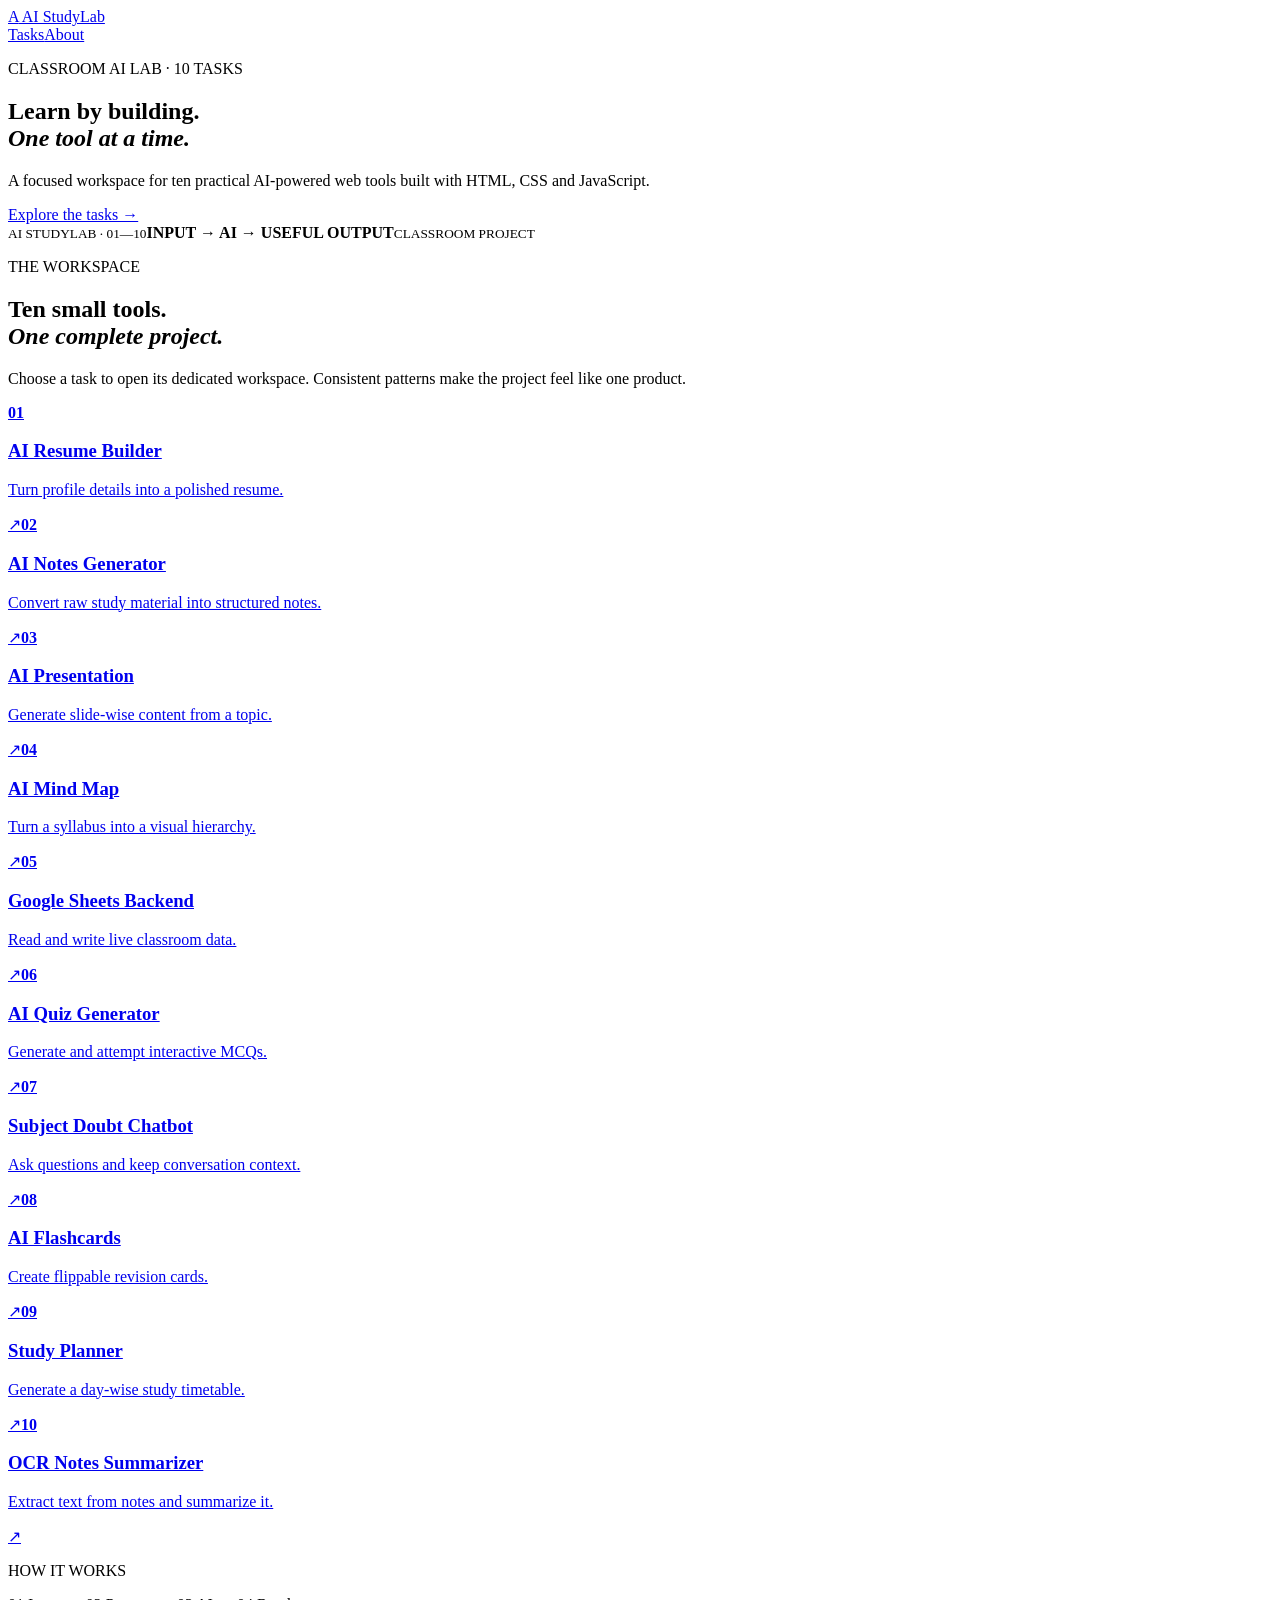
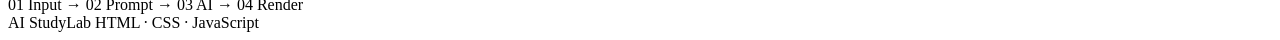
==== index.html @ 886786c5 "Create professional AI StudyLab home page" ====
<!doctype html><html lang="en"><head><meta charset="UTF-8"><meta name="viewport" content="width=device-width,initial-scale=1"><title>AI StudyLab</title><link rel="stylesheet" href="css/global.css"></head><body><header class="site-header"><a class="brand" href="index.html"><span class="brand-mark">A</span> AI StudyLab</a><nav><a href="#tasks">Tasks</a><a href="#about">About</a></nav></header><main><section class="hero wrap"><div><p class="eyebrow">CLASSROOM AI LAB · 10 TASKS</p><h1>Learn by building.<br><em>One tool at a time.</em></h1><p class="lead">A focused workspace for ten practical AI-powered web tools built with HTML, CSS and JavaScript.</p><a class="btn" href="#tasks">Explore the tasks →</a></div><div class="note-card"><small>AI STUDYLAB · 01—10</small><strong>INPUT → AI → USEFUL OUTPUT</strong><small>CLASSROOM PROJECT</small></div></section><section id="tasks" class="wrap tasks"><div class="heading"><div><p class="eyebrow">THE WORKSPACE</p><h2>Ten small tools.<br><em>One complete project.</em></h2></div><p class="muted">Choose a task to open its dedicated workspace. Consistent patterns make the project feel like one product.</p></div><div class="grid"><a class="card" href="pages/task-1.html"><b>01</b><h3>AI Resume Builder</h3><p>Turn profile details into a polished resume.</p><span>↗</span></a><a class="card" href="pages/task-2.html"><b>02</b><h3>AI Notes Generator</h3><p>Convert raw study material into structured notes.</p><span>↗</span></a><a class="card" href="pages/task-3.html"><b>03</b><h3>AI Presentation</h3><p>Generate slide-wise content from a topic.</p><span>↗</span></a><a class="card" href="pages/task-4.html"><b>04</b><h3>AI Mind Map</h3><p>Turn a syllabus into a visual hierarchy.</p><span>↗</span></a><a class="card" href="pages/task-5.html"><b>05</b><h3>Google Sheets Backend</h3><p>Read and write live classroom data.</p><span>↗</span></a><a class="card" href="pages/task-6.html"><b>06</b><h3>AI Quiz Generator</h3><p>Generate and attempt interactive MCQs.</p><span>↗</span></a><a class="card" href="pages/task-7.html"><b>07</b><h3>Subject Doubt Chatbot</h3><p>Ask questions and keep conversation context.</p><span>↗</span></a><a class="card" href="pages/task-8.html"><b>08</b><h3>AI Flashcards</h3><p>Create flippable revision cards.</p><span>↗</span></a><a class="card" href="pages/task-9.html"><b>09</b><h3>Study Planner</h3><p>Generate a day-wise study timetable.</p><span>↗</span></a><a class="card" href="pages/task-10.html"><b>10</b><h3>OCR Notes Summarizer</h3><p>Extract text from notes and summarize it.</p><span>↗</span></a></div></section><section id="about" class="wrap about"><p class="eyebrow">HOW IT WORKS</p><div class="flow">01 Input → 02 Prompt → 03 AI → 04 Render</div></section></main><footer class="wrap footer">AI StudyLab <span>HTML · CSS · JavaScript</span></footer></body></html>
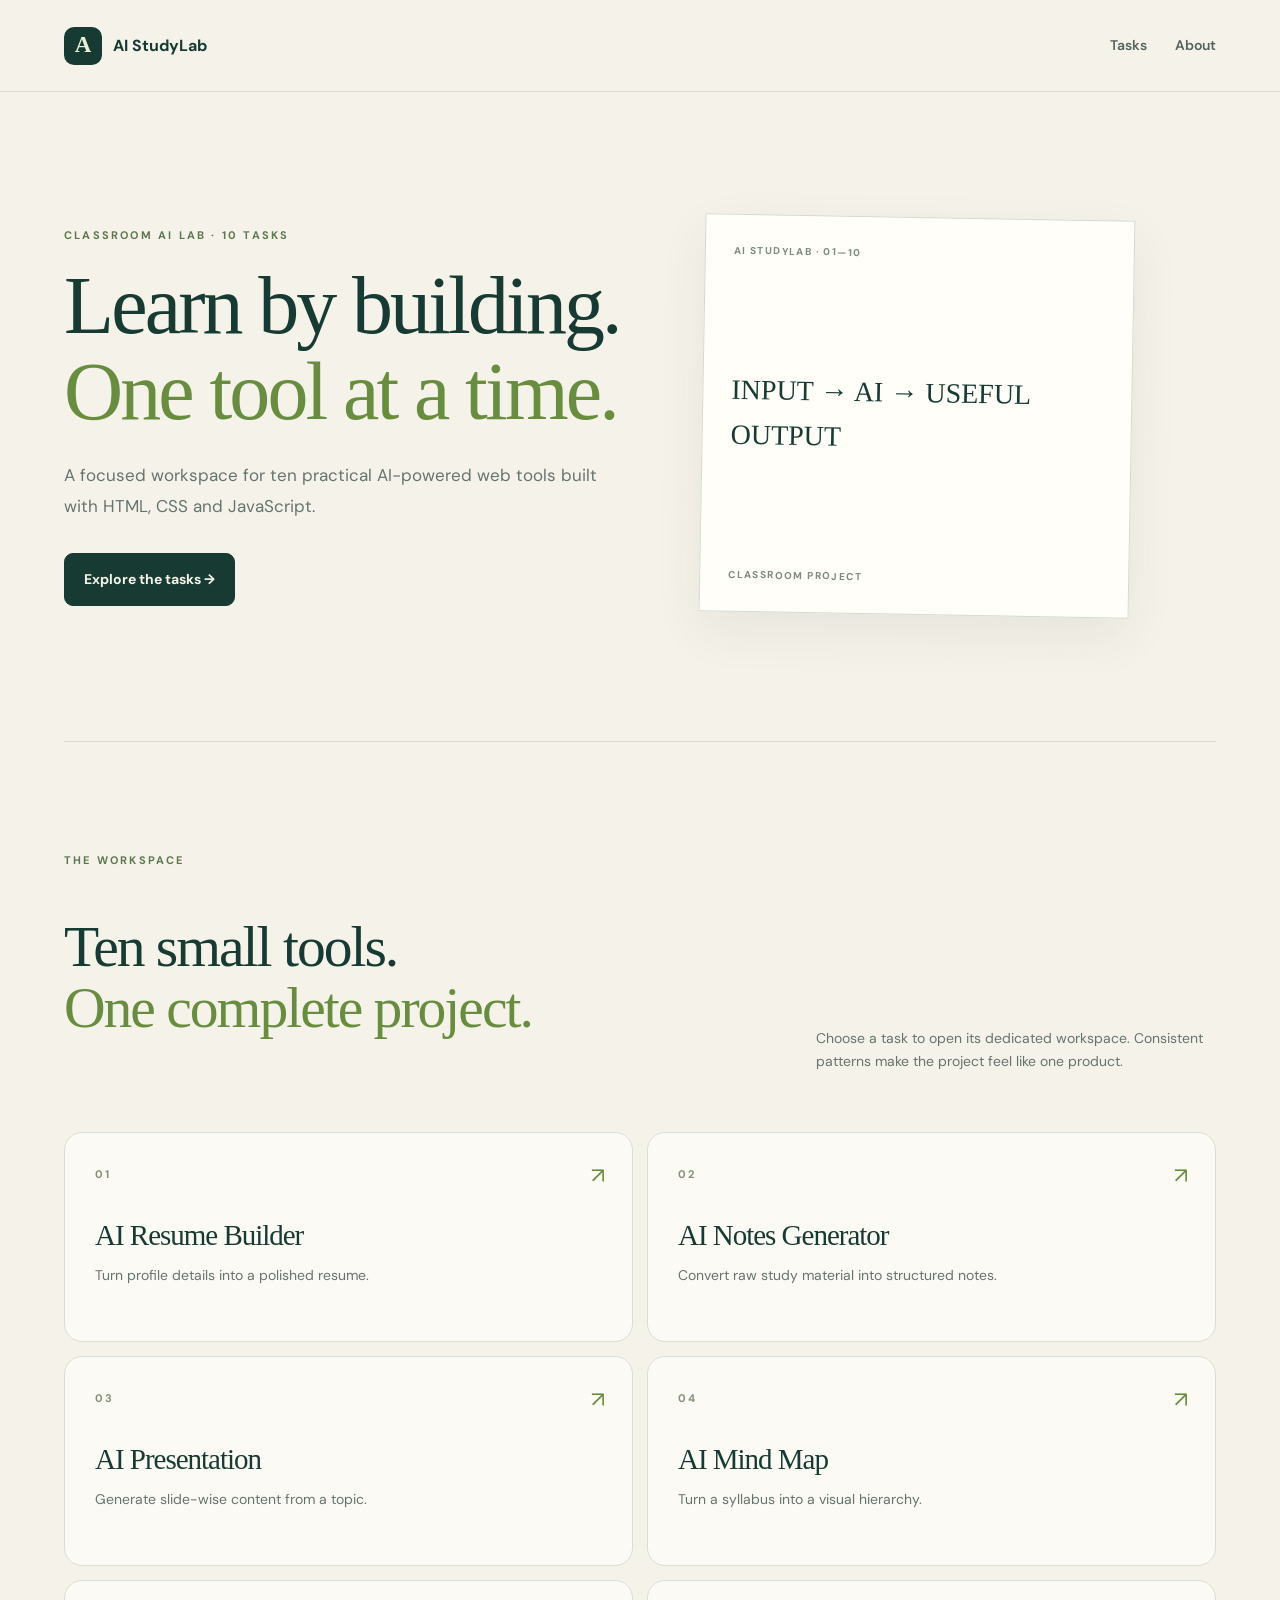
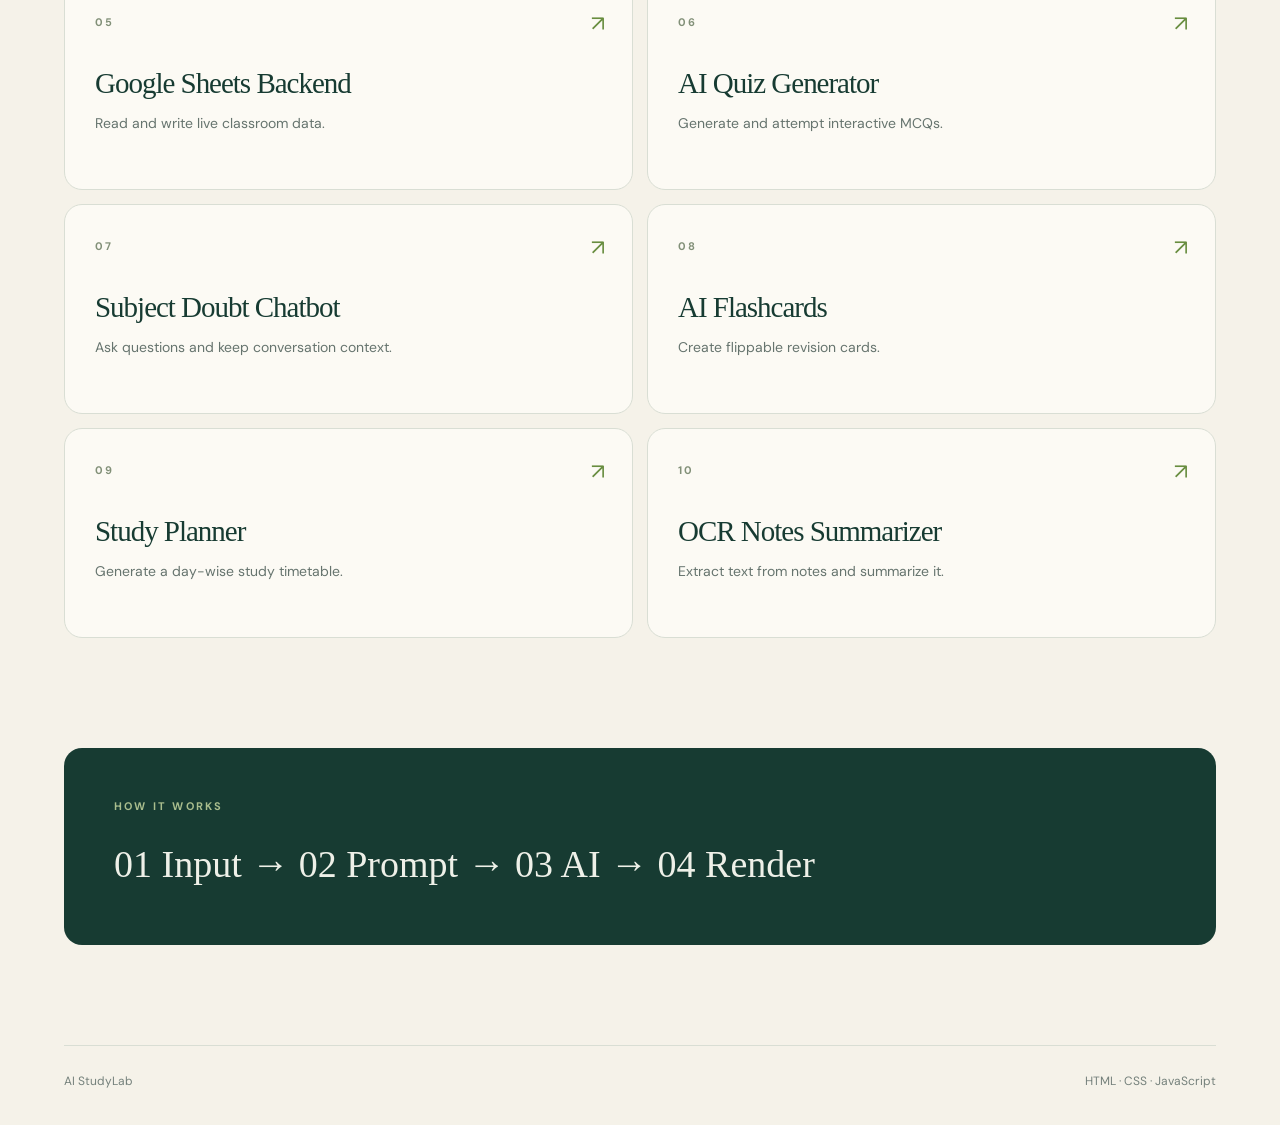
==== commit c4bfd221: "Polish home typography and styling links" ====
--- a/index.html
+++ b/index.html
@@ -1 +1 @@
-<!doctype html><html lang="en"><head><meta charset="UTF-8"><meta name="viewport" content="width=device-width,initial-scale=1"><title>AI StudyLab</title><link rel="stylesheet" href="css/global.css"></head><body><header class="site-header"><a class="brand" href="index.html"><span class="brand-mark">A</span> AI StudyLab</a><nav><a href="#tasks">Tasks</a><a href="#about">About</a></nav></header><main><section class="hero wrap"><div><p class="eyebrow">CLASSROOM AI LAB · 10 TASKS</p><h1>Learn by building.<br><em>One tool at a time.</em></h1><p class="lead">A focused workspace for ten practical AI-powered web tools built with HTML, CSS and JavaScript.</p><a class="btn" href="#tasks">Explore the tasks →</a></div><div class="note-card"><small>AI STUDYLAB · 01—10</small><strong>INPUT → AI → USEFUL OUTPUT</strong><small>CLASSROOM PROJECT</small></div></section><section id="tasks" class="wrap tasks"><div class="heading"><div><p class="eyebrow">THE WORKSPACE</p><h2>Ten small tools.<br><em>One complete project.</em></h2></div><p class="muted">Choose a task to open its dedicated workspace. Consistent patterns make the project feel like one product.</p></div><div class="grid"><a class="card" href="pages/task-1.html"><b>01</b><h3>AI Resume Builder</h3><p>Turn profile details into a polished resume.</p><span>↗</span></a><a class="card" href="pages/task-2.html"><b>02</b><h3>AI Notes Generator</h3><p>Convert raw study material into structured notes.</p><span>↗</span></a><a class="card" href="pages/task-3.html"><b>03</b><h3>AI Presentation</h3><p>Generate slide-wise content from a topic.</p><span>↗</span></a><a class="card" href="pages/task-4.html"><b>04</b><h3>AI Mind Map</h3><p>Turn a syllabus into a visual hierarchy.</p><span>↗</span></a><a class="card" href="pages/task-5.html"><b>05</b><h3>Google Sheets Backend</h3><p>Read and write live classroom data.</p><span>↗</span></a><a class="card" href="pages/task-6.html"><b>06</b><h3>AI Quiz Generator</h3><p>Generate and attempt interactive MCQs.</p><span>↗</span></a><a class="card" href="pages/task-7.html"><b>07</b><h3>Subject Doubt Chatbot</h3><p>Ask questions and keep conversation context.</p><span>↗</span></a><a class="card" href="pages/task-8.html"><b>08</b><h3>AI Flashcards</h3><p>Create flippable revision cards.</p><span>↗</span></a><a class="card" href="pages/task-9.html"><b>09</b><h3>Study Planner</h3><p>Generate a day-wise study timetable.</p><span>↗</span></a><a class="card" href="pages/task-10.html"><b>10</b><h3>OCR Notes Summarizer</h3><p>Extract text from notes and summarize it.</p><span>↗</span></a></div></section><section id="about" class="wrap about"><p class="eyebrow">HOW IT WORKS</p><div class="flow">01 Input → 02 Prompt → 03 AI → 04 Render</div></section></main><footer class="wrap footer">AI StudyLab <span>HTML · CSS · JavaScript</span></footer></body></html>+<!doctype html><html lang="en"><head><meta charset="UTF-8"><meta name="viewport" content="width=device-width,initial-scale=1"><title>AI StudyLab</title><link rel="preconnect" href="https://fonts.googleapis.com"><link rel="preconnect" href="https://fonts.gstatic.com" crossorigin><link href="https://fonts.googleapis.com/css2?family=DM+Sans:wght@400;500;600;700&display=swap" rel="stylesheet"><link rel="stylesheet" href="css/global.css"><link rel="stylesheet" href="css/home.css"></head><body><header class="site-header"><a class="brand" href="index.html"><span class="brand-mark">A</span> AI StudyLab</a><nav><a href="#tasks">Tasks</a><a href="#about">About</a></nav></header><main><section class="hero wrap"><div><p class="eyebrow">CLASSROOM AI LAB · 10 TASKS</p><h1>Learn by building.<br><em>One tool at a time.</em></h1><p class="lead">A focused workspace for ten practical AI-powered web tools built with HTML, CSS and JavaScript.</p><a class="btn" href="#tasks">Explore the tasks →</a></div><div class="note-card"><small>AI STUDYLAB · 01—10</small><strong>INPUT → AI → USEFUL OUTPUT</strong><small>CLASSROOM PROJECT</small></div></section><section id="tasks" class="wrap tasks"><div class="heading"><div><p class="eyebrow">THE WORKSPACE</p><h2>Ten small tools.<br><em>One complete project.</em></h2></div><p class="muted">Choose a task to open its dedicated workspace. Consistent patterns make the project feel like one product.</p></div><div class="grid"><a class="card" href="pages/task-1.html"><b>01</b><h3>AI Resume Builder</h3><p>Turn profile details into a polished resume.</p><span>↗</span></a><a class="card" href="pages/task-2.html"><b>02</b><h3>AI Notes Generator</h3><p>Convert raw study material into structured notes.</p><span>↗</span></a><a class="card" href="pages/task-3.html"><b>03</b><h3>AI Presentation</h3><p>Generate slide-wise content from a topic.</p><span>↗</span></a><a class="card" href="pages/task-4.html"><b>04</b><h3>AI Mind Map</h3><p>Turn a syllabus into a visual hierarchy.</p><span>↗</span></a><a class="card" href="pages/task-5.html"><b>05</b><h3>Google Sheets Backend</h3><p>Read and write live classroom data.</p><span>↗</span></a><a class="card" href="pages/task-6.html"><b>06</b><h3>AI Quiz Generator</h3><p>Generate and attempt interactive MCQs.</p><span>↗</span></a><a class="card" href="pages/task-7.html"><b>07</b><h3>Subject Doubt Chatbot</h3><p>Ask questions and keep conversation context.</p><span>↗</span></a><a class="card" href="pages/task-8.html"><b>08</b><h3>AI Flashcards</h3><p>Create flippable revision cards.</p><span>↗</span></a><a class="card" href="pages/task-9.html"><b>09</b><h3>Study Planner</h3><p>Generate a day-wise study timetable.</p><span>↗</span></a><a class="card" href="pages/task-10.html"><b>10</b><h3>OCR Notes Summarizer</h3><p>Extract text from notes and summarize it.</p><span>↗</span></a></div></section><section id="about" class="wrap about"><p class="eyebrow">HOW IT WORKS</p><div class="flow">01 Input → 02 Prompt → 03 AI → 04 Render</div></section></main><footer class="wrap footer">AI StudyLab <span>HTML · CSS · JavaScript</span></footer></body></html>
--- a/css/global.css
+++ b/css/global.css
@@ -0,0 +1 @@
+:root{--paper:#f5f2e9;--surface:#fffef9;--ink:#173b32;--muted:#66746e;--line:#d9ded4;--accent:#688d3f;--soft:#e9efdc;--shadow:0 18px 50px rgba(23,59,50,.07)}*{box-sizing:border-box}html{scroll-behavior:smooth}body{margin:0;background:var(--paper);color:var(--ink);font-family:"DM Sans",Arial,sans-serif;line-height:1.6}a{text-decoration:none;color:inherit}button,input,textarea,select{font:inherit}.wrap{width:min(1180px,90vw);margin:auto}.site-header{height:92px;border-bottom:1px solid var(--line);display:flex;align-items:center;justify-content:space-between;padding:0 max(5vw,32px);position:sticky;top:0;z-index:10;background:rgba(245,242,233,.94);backdrop-filter:blur(10px)}.brand{display:flex;align-items:center;gap:11px;font-weight:700}.brand-mark{width:38px;height:38px;border-radius:10px;background:var(--ink);color:#e8f0d9;display:grid;place-items:center;font-family:Georgia,serif;font-size:23px}.site-header nav{display:flex;gap:28px;font-size:14px;font-weight:600;color:#53635d}.eyebrow{margin:0 0 18px;font-size:11px;letter-spacing:.2em;font-weight:700;color:#5e7751}h1,h2,h3{font-family:Georgia,"Times New Roman",serif;font-weight:500;letter-spacing:-.035em;line-height:1.05}h1{font-size:clamp(48px,6.4vw,84px);margin:0 0 25px}h2{font-size:clamp(38px,4.5vw,60px)}h3{font-size:29px}em{font-style:normal;color:var(--accent)}.lead{max-width:600px;color:var(--muted);font-size:17px;line-height:1.8;margin-bottom:32px}.btn{display:inline-flex;align-items:center;gap:20px;padding:14px 19px;border-radius:9px;background:var(--ink);color:#f6f4eb;font-weight:700;font-size:14px;border:1px solid var(--ink)}.btn:hover{transform:translateY(-2px);box-shadow:0 10px 24px rgba(23,59,50,.16)}.footer{border-top:1px solid var(--line);padding:26px 0 34px;color:#74807b;font-size:12px;display:flex;justify-content:space-between}@media(max-width:700px){.site-header{height:74px;padding:0 20px}.site-header nav{gap:15px}.wrap{width:92vw}.footer{display:block}.footer span{display:block;margin-top:5px}}
--- a/css/home.css
+++ b/css/home.css
@@ -0,0 +1 @@
+.hero{min-height:650px;display:grid;grid-template-columns:1.05fr .95fr;align-items:center;gap:70px;border-bottom:1px solid var(--line)}.note-card{width:min(430px,100%);aspect-ratio:1.08;border:1px solid #d4dacd;background:var(--surface);padding:28px;box-shadow:var(--shadow);transform:rotate(1deg);display:flex;flex-direction:column;justify-content:space-between}.note-card small{font-size:10px;letter-spacing:.14em;font-weight:700;color:#7c8b82}.note-card strong{font-family:Georgia,serif;font-size:28px;font-weight:500}.tasks{padding:110px 0}.heading{display:flex;justify-content:space-between;gap:50px;align-items:end;margin-bottom:46px}.muted{max-width:400px;color:var(--muted);font-size:14px}.grid{display:grid;grid-template-columns:repeat(2,1fr);gap:14px}.card{position:relative;min-height:210px;padding:27px 30px;background:rgba(255,254,249,.72);border:1px solid var(--line);border-radius:18px;transition:.25s}.card:hover{background:var(--surface);border-color:#b9c7b5;transform:translateY(-4px);box-shadow:var(--shadow)}.card b{font-size:11px;letter-spacing:.15em;color:#829078}.card h3{margin:34px 0 10px}.card p{color:var(--muted);font-size:14px;max-width:390px}.card span{position:absolute;right:27px;top:25px;color:var(--accent);font-size:22px}.about{margin-bottom:100px;background:var(--ink);color:#eef0e8;padding:50px;border-radius:18px}.about .eyebrow{color:#a9bd8d}.flow{font-family:Georgia,serif;font-size:clamp(22px,3vw,38px)}@media(max-width:800px){.hero{grid-template-columns:1fr;gap:20px;padding:35px 0 60px}.note-card{margin-bottom:20px}.heading{display:block}.grid{grid-template-columns:1fr}.about{padding:32px}}
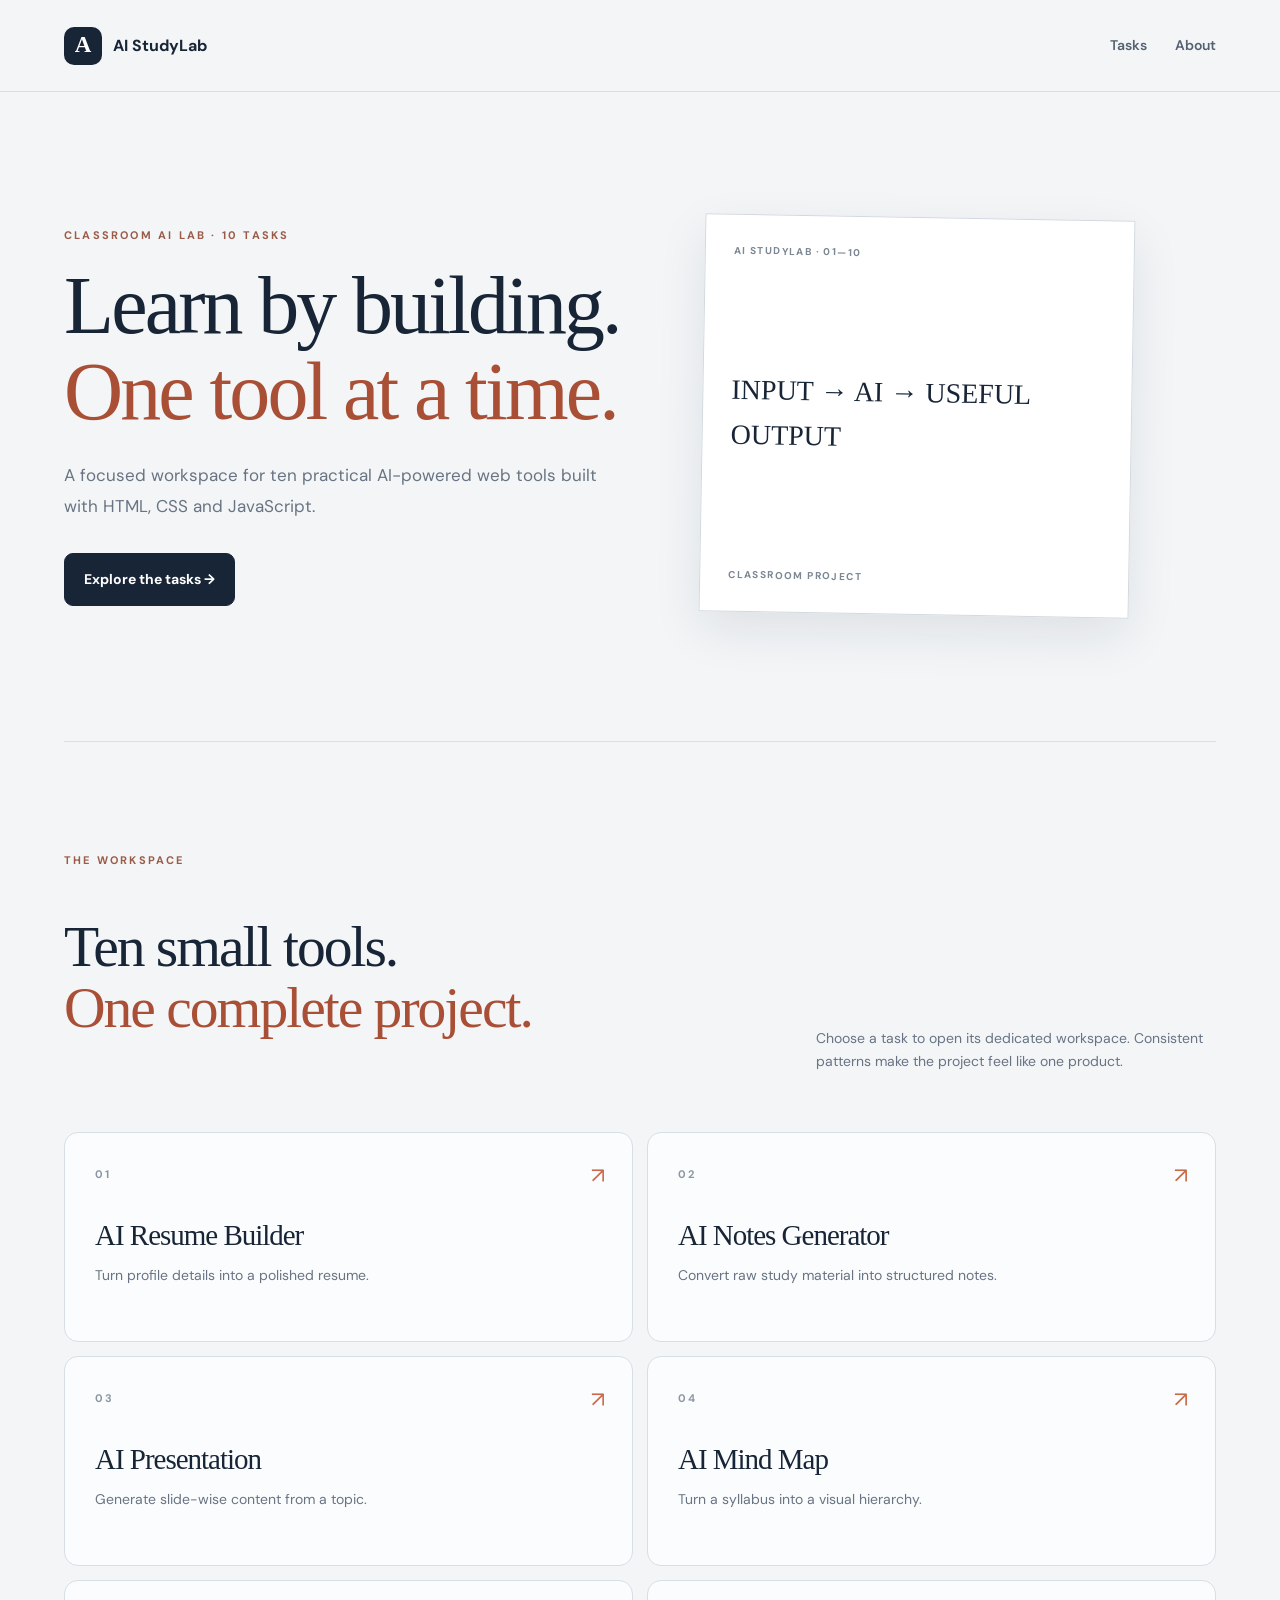
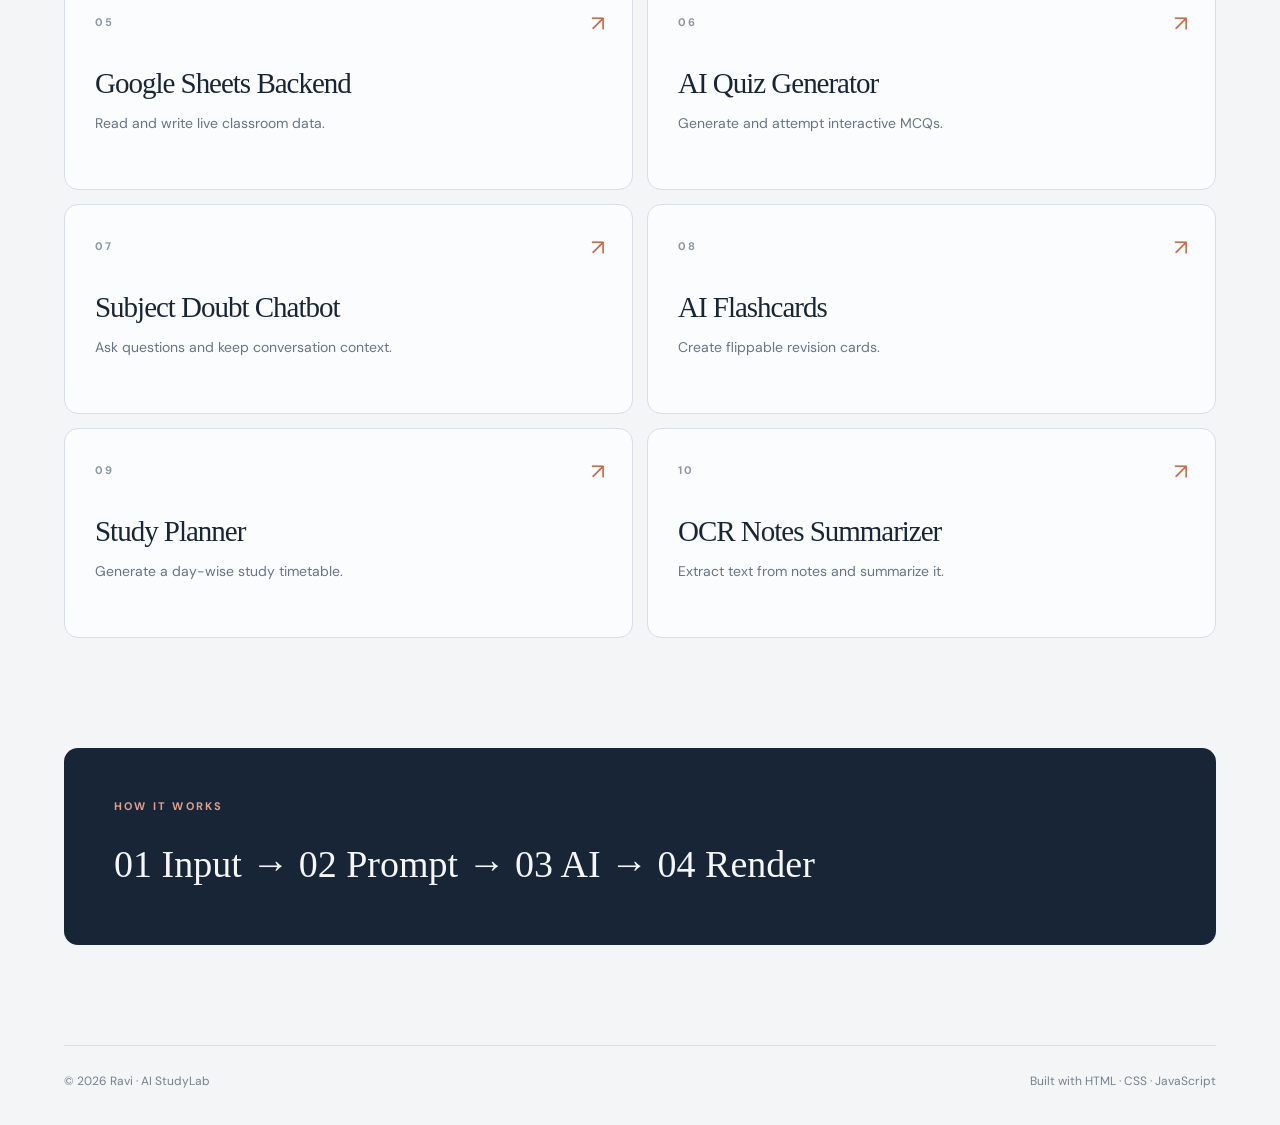
==== commit 3ea858aa: "Add project authorship to home page" ====
--- a/index.html
+++ b/index.html
@@ -1 +1 @@
-<!doctype html><html lang="en"><head><meta charset="UTF-8"><meta name="viewport" content="width=device-width,initial-scale=1"><title>AI StudyLab</title><link rel="preconnect" href="https://fonts.googleapis.com"><link rel="preconnect" href="https://fonts.gstatic.com" crossorigin><link href="https://fonts.googleapis.com/css2?family=DM+Sans:wght@400;500;600;700&display=swap" rel="stylesheet"><link rel="stylesheet" href="css/global.css"><link rel="stylesheet" href="css/home.css"></head><body><header class="site-header"><a class="brand" href="index.html"><span class="brand-mark">A</span> AI StudyLab</a><nav><a href="#tasks">Tasks</a><a href="#about">About</a></nav></header><main><section class="hero wrap"><div><p class="eyebrow">CLASSROOM AI LAB · 10 TASKS</p><h1>Learn by building.<br><em>One tool at a time.</em></h1><p class="lead">A focused workspace for ten practical AI-powered web tools built with HTML, CSS and JavaScript.</p><a class="btn" href="#tasks">Explore the tasks →</a></div><div class="note-card"><small>AI STUDYLAB · 01—10</small><strong>INPUT → AI → USEFUL OUTPUT</strong><small>CLASSROOM PROJECT</small></div></section><section id="tasks" class="wrap tasks"><div class="heading"><div><p class="eyebrow">THE WORKSPACE</p><h2>Ten small tools.<br><em>One complete project.</em></h2></div><p class="muted">Choose a task to open its dedicated workspace. Consistent patterns make the project feel like one product.</p></div><div class="grid"><a class="card" href="pages/task-1.html"><b>01</b><h3>AI Resume Builder</h3><p>Turn profile details into a polished resume.</p><span>↗</span></a><a class="card" href="pages/task-2.html"><b>02</b><h3>AI Notes Generator</h3><p>Convert raw study material into structured notes.</p><span>↗</span></a><a class="card" href="pages/task-3.html"><b>03</b><h3>AI Presentation</h3><p>Generate slide-wise content from a topic.</p><span>↗</span></a><a class="card" href="pages/task-4.html"><b>04</b><h3>AI Mind Map</h3><p>Turn a syllabus into a visual hierarchy.</p><span>↗</span></a><a class="card" href="pages/task-5.html"><b>05</b><h3>Google Sheets Backend</h3><p>Read and write live classroom data.</p><span>↗</span></a><a class="card" href="pages/task-6.html"><b>06</b><h3>AI Quiz Generator</h3><p>Generate and attempt interactive MCQs.</p><span>↗</span></a><a class="card" href="pages/task-7.html"><b>07</b><h3>Subject Doubt Chatbot</h3><p>Ask questions and keep conversation context.</p><span>↗</span></a><a class="card" href="pages/task-8.html"><b>08</b><h3>AI Flashcards</h3><p>Create flippable revision cards.</p><span>↗</span></a><a class="card" href="pages/task-9.html"><b>09</b><h3>Study Planner</h3><p>Generate a day-wise study timetable.</p><span>↗</span></a><a class="card" href="pages/task-10.html"><b>10</b><h3>OCR Notes Summarizer</h3><p>Extract text from notes and summarize it.</p><span>↗</span></a></div></section><section id="about" class="wrap about"><p class="eyebrow">HOW IT WORKS</p><div class="flow">01 Input → 02 Prompt → 03 AI → 04 Render</div></section></main><footer class="wrap footer">AI StudyLab <span>HTML · CSS · JavaScript</span></footer></body></html>+<!doctype html><html lang="en"><head><meta charset="UTF-8"><meta name="viewport" content="width=device-width,initial-scale=1"><meta name="author" content="Ravi"><title>AI StudyLab</title><link rel="preconnect" href="https://fonts.googleapis.com"><link rel="preconnect" href="https://fonts.gstatic.com" crossorigin><link href="https://fonts.googleapis.com/css2?family=DM+Sans:wght@400;500;600;700&display=swap" rel="stylesheet"><link rel="stylesheet" href="css/global.css"><link rel="stylesheet" href="css/home.css"></head><body><header class="site-header"><a class="brand" href="index.html"><span class="brand-mark">A</span> AI StudyLab</a><nav><a href="#tasks">Tasks</a><a href="#about">About</a></nav></header><main><section class="hero wrap"><div><p class="eyebrow">CLASSROOM AI LAB · 10 TASKS</p><h1>Learn by building.<br><em>One tool at a time.</em></h1><p class="lead">A focused workspace for ten practical AI-powered web tools built with HTML, CSS and JavaScript.</p><a class="btn" href="#tasks">Explore the tasks →</a></div><div class="note-card"><small>AI STUDYLAB · 01—10</small><strong>INPUT → AI → USEFUL OUTPUT</strong><small>CLASSROOM PROJECT</small></div></section><section id="tasks" class="wrap tasks"><div class="heading"><div><p class="eyebrow">THE WORKSPACE</p><h2>Ten small tools.<br><em>One complete project.</em></h2></div><p class="muted">Choose a task to open its dedicated workspace. Consistent patterns make the project feel like one product.</p></div><div class="grid"><a class="card" href="pages/task-1.html"><b>01</b><h3>AI Resume Builder</h3><p>Turn profile details into a polished resume.</p><span>↗</span></a><a class="card" href="pages/task-2.html"><b>02</b><h3>AI Notes Generator</h3><p>Convert raw study material into structured notes.</p><span>↗</span></a><a class="card" href="pages/task-3.html"><b>03</b><h3>AI Presentation</h3><p>Generate slide-wise content from a topic.</p><span>↗</span></a><a class="card" href="pages/task-4.html"><b>04</b><h3>AI Mind Map</h3><p>Turn a syllabus into a visual hierarchy.</p><span>↗</span></a><a class="card" href="pages/task-5.html"><b>05</b><h3>Google Sheets Backend</h3><p>Read and write live classroom data.</p><span>↗</span></a><a class="card" href="pages/task-6.html"><b>06</b><h3>AI Quiz Generator</h3><p>Generate and attempt interactive MCQs.</p><span>↗</span></a><a class="card" href="pages/task-7.html"><b>07</b><h3>Subject Doubt Chatbot</h3><p>Ask questions and keep conversation context.</p><span>↗</span></a><a class="card" href="pages/task-8.html"><b>08</b><h3>AI Flashcards</h3><p>Create flippable revision cards.</p><span>↗</span></a><a class="card" href="pages/task-9.html"><b>09</b><h3>Study Planner</h3><p>Generate a day-wise study timetable.</p><span>↗</span></a><a class="card" href="pages/task-10.html"><b>10</b><h3>OCR Notes Summarizer</h3><p>Extract text from notes and summarize it.</p><span>↗</span></a></div></section><section id="about" class="wrap about"><p class="eyebrow">HOW IT WORKS</p><div class="flow">01 Input → 02 Prompt → 03 AI → 04 Render</div></section></main><footer class="wrap footer"><span>© 2026 Ravi · AI StudyLab</span><span>Built with HTML · CSS · JavaScript</span></footer></body></html>
--- a/css/global.css
+++ b/css/global.css
@@ -1 +1 @@
-:root{--paper:#f5f2e9;--surface:#fffef9;--ink:#173b32;--muted:#66746e;--line:#d9ded4;--accent:#688d3f;--soft:#e9efdc;--shadow:0 18px 50px rgba(23,59,50,.07)}*{box-sizing:border-box}html{scroll-behavior:smooth}body{margin:0;background:var(--paper);color:var(--ink);font-family:"DM Sans",Arial,sans-serif;line-height:1.6}a{text-decoration:none;color:inherit}button,input,textarea,select{font:inherit}.wrap{width:min(1180px,90vw);margin:auto}.site-header{height:92px;border-bottom:1px solid var(--line);display:flex;align-items:center;justify-content:space-between;padding:0 max(5vw,32px);position:sticky;top:0;z-index:10;background:rgba(245,242,233,.94);backdrop-filter:blur(10px)}.brand{display:flex;align-items:center;gap:11px;font-weight:700}.brand-mark{width:38px;height:38px;border-radius:10px;background:var(--ink);color:#e8f0d9;display:grid;place-items:center;font-family:Georgia,serif;font-size:23px}.site-header nav{display:flex;gap:28px;font-size:14px;font-weight:600;color:#53635d}.eyebrow{margin:0 0 18px;font-size:11px;letter-spacing:.2em;font-weight:700;color:#5e7751}h1,h2,h3{font-family:Georgia,"Times New Roman",serif;font-weight:500;letter-spacing:-.035em;line-height:1.05}h1{font-size:clamp(48px,6.4vw,84px);margin:0 0 25px}h2{font-size:clamp(38px,4.5vw,60px)}h3{font-size:29px}em{font-style:normal;color:var(--accent)}.lead{max-width:600px;color:var(--muted);font-size:17px;line-height:1.8;margin-bottom:32px}.btn{display:inline-flex;align-items:center;gap:20px;padding:14px 19px;border-radius:9px;background:var(--ink);color:#f6f4eb;font-weight:700;font-size:14px;border:1px solid var(--ink)}.btn:hover{transform:translateY(-2px);box-shadow:0 10px 24px rgba(23,59,50,.16)}.footer{border-top:1px solid var(--line);padding:26px 0 34px;color:#74807b;font-size:12px;display:flex;justify-content:space-between}@media(max-width:700px){.site-header{height:74px;padding:0 20px}.site-header nav{gap:15px}.wrap{width:92vw}.footer{display:block}.footer span{display:block;margin-top:5px}}+:root{--paper:#f3f5f7;--surface:#ffffff;--ink:#182536;--muted:#687483;--line:#d8dee6;--accent:#c96b4b;--accent-dark:#a94f36;--soft:#f7e6df;--shadow:0 18px 50px rgba(24,37,54,.09)}*{box-sizing:border-box}html{scroll-behavior:smooth}body{margin:0;background:var(--paper);color:var(--ink);font-family:"DM Sans",Arial,sans-serif;line-height:1.6}a{text-decoration:none;color:inherit}button,input,textarea,select{font:inherit}.wrap{width:min(1180px,90vw);margin:auto}.site-header{height:92px;border-bottom:1px solid var(--line);display:flex;align-items:center;justify-content:space-between;padding:0 max(5vw,32px);position:sticky;top:0;z-index:10;background:rgba(243,245,247,.94);backdrop-filter:blur(10px)}.brand{display:flex;align-items:center;gap:11px;font-weight:700}.brand-mark{width:38px;height:38px;border-radius:10px;background:var(--ink);color:#fff;display:grid;place-items:center;font-family:Georgia,serif;font-size:23px}.site-header nav{display:flex;gap:28px;font-size:14px;font-weight:600;color:#536171}.site-header nav a:hover,.back:hover{color:var(--accent-dark)}.eyebrow{margin:0 0 18px;font-size:11px;letter-spacing:.2em;font-weight:700;color:#9b5b48}h1,h2,h3{font-family:Georgia,"Times New Roman",serif;font-weight:500;letter-spacing:-.035em;line-height:1.05}h1{font-size:clamp(48px,6.4vw,84px);margin:0 0 25px}h2{font-size:clamp(38px,4.5vw,60px)}h3{font-size:29px}em{font-style:normal;color:var(--accent-dark)}.lead{max-width:600px;color:var(--muted);font-size:17px;line-height:1.8;margin-bottom:32px}.btn{display:inline-flex;align-items:center;gap:20px;padding:14px 19px;border-radius:9px;background:var(--ink);color:#fff;font-weight:700;font-size:14px;border:1px solid var(--ink);cursor:pointer}.btn:hover{transform:translateY(-2px);box-shadow:0 10px 24px rgba(24,37,54,.16)}.footer{border-top:1px solid var(--line);padding:26px 0 34px;color:#74808d;font-size:12px;display:flex;justify-content:space-between}@media(max-width:700px){.site-header{height:74px;padding:0 20px}.site-header nav{gap:15px}.wrap{width:92vw}.footer{display:block}.footer span{display:block;margin-top:5px}}
--- a/css/home.css
+++ b/css/home.css
@@ -1 +1 @@
-.hero{min-height:650px;display:grid;grid-template-columns:1.05fr .95fr;align-items:center;gap:70px;border-bottom:1px solid var(--line)}.note-card{width:min(430px,100%);aspect-ratio:1.08;border:1px solid #d4dacd;background:var(--surface);padding:28px;box-shadow:var(--shadow);transform:rotate(1deg);display:flex;flex-direction:column;justify-content:space-between}.note-card small{font-size:10px;letter-spacing:.14em;font-weight:700;color:#7c8b82}.note-card strong{font-family:Georgia,serif;font-size:28px;font-weight:500}.tasks{padding:110px 0}.heading{display:flex;justify-content:space-between;gap:50px;align-items:end;margin-bottom:46px}.muted{max-width:400px;color:var(--muted);font-size:14px}.grid{display:grid;grid-template-columns:repeat(2,1fr);gap:14px}.card{position:relative;min-height:210px;padding:27px 30px;background:rgba(255,254,249,.72);border:1px solid var(--line);border-radius:18px;transition:.25s}.card:hover{background:var(--surface);border-color:#b9c7b5;transform:translateY(-4px);box-shadow:var(--shadow)}.card b{font-size:11px;letter-spacing:.15em;color:#829078}.card h3{margin:34px 0 10px}.card p{color:var(--muted);font-size:14px;max-width:390px}.card span{position:absolute;right:27px;top:25px;color:var(--accent);font-size:22px}.about{margin-bottom:100px;background:var(--ink);color:#eef0e8;padding:50px;border-radius:18px}.about .eyebrow{color:#a9bd8d}.flow{font-family:Georgia,serif;font-size:clamp(22px,3vw,38px)}@media(max-width:800px){.hero{grid-template-columns:1fr;gap:20px;padding:35px 0 60px}.note-card{margin-bottom:20px}.heading{display:block}.grid{grid-template-columns:1fr}.about{padding:32px}}+.hero{min-height:650px;display:grid;grid-template-columns:1.05fr .95fr;align-items:center;gap:70px;border-bottom:1px solid var(--line)}.note-card{width:min(430px,100%);aspect-ratio:1.08;border:1px solid #d3d9e0;background:var(--surface);padding:28px;box-shadow:var(--shadow);transform:rotate(1deg);display:flex;flex-direction:column;justify-content:space-between}.note-card small{font-size:10px;letter-spacing:.14em;font-weight:700;color:#7c8794}.note-card strong{font-family:Georgia,serif;font-size:28px;font-weight:500}.tasks{padding:110px 0}.heading{display:flex;justify-content:space-between;gap:50px;align-items:end;margin-bottom:46px}.muted{max-width:400px;color:var(--muted);font-size:14px}.grid{display:grid;grid-template-columns:repeat(2,1fr);gap:14px}.card{position:relative;min-height:210px;padding:27px 30px;background:rgba(255,255,255,.72);border:1px solid var(--line);border-radius:14px;transition:.25s}.card:hover{background:#fff;border-color:#c9d1da;transform:translateY(-4px);box-shadow:var(--shadow)}.card b{font-size:11px;letter-spacing:.15em;color:#8b96a3}.card h3{margin:34px 0 10px}.card p{color:var(--muted);font-size:14px;max-width:390px}.card span{position:absolute;right:27px;top:25px;color:var(--accent);font-size:22px}.about{margin-bottom:100px;background:var(--ink);color:#f4f6f8;padding:50px;border-radius:14px}.about .eyebrow{color:#e0a08c}.flow{font-family:Georgia,serif;font-size:clamp(22px,3vw,38px)}@media(max-width:800px){.hero{grid-template-columns:1fr;gap:20px;padding:35px 0 60px}.note-card{margin-bottom:20px}.heading{display:block}.grid{grid-template-columns:1fr}.about{padding:32px}}
